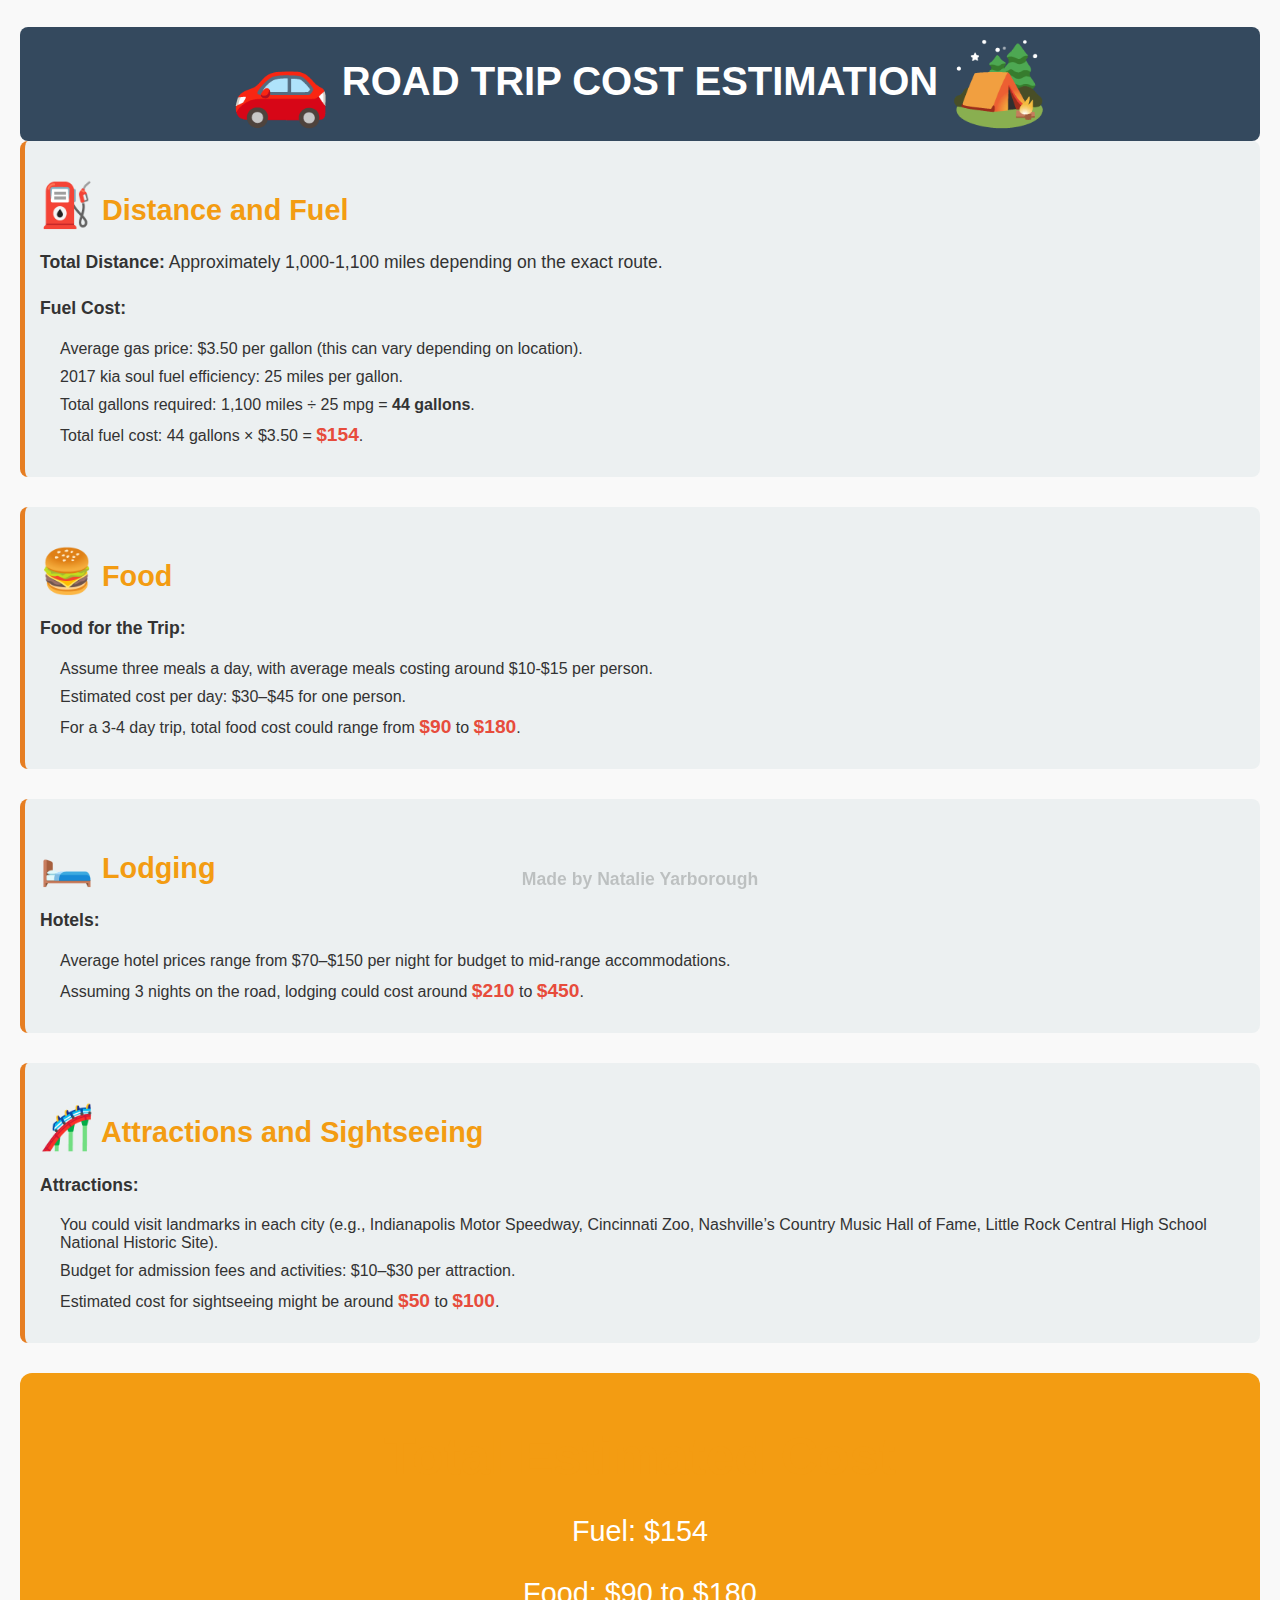
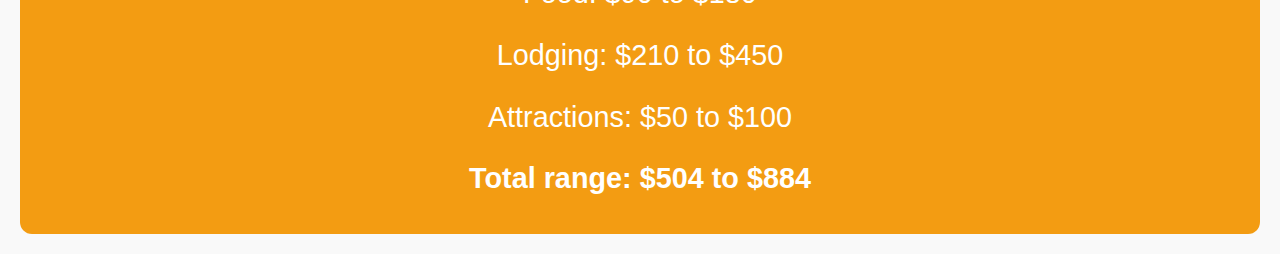
==== index.html @ 5d9bf4df "Update and rename FInances to index.html" ====
<!DOCTYPE html>
<html lang="en">
<head>
    <meta charset="UTF-8">
    <meta name="viewport" content="width=device-width, initial-scale=1.0">
    <title>Road Trip Cost Estimation</title>
    <style>
        body {
            font-family: 'Comic Sans MS', cursive, sans-serif;
            background-color: #f9f9f9;
            color: #333;
            margin: 20px;
        }
        h1 {
            text-align: center;
            color: #e67e22;
            font-size: 2.5em;
            margin-bottom: 0;
            padding: 10px;
            background-color: #34495e;
            color: white;
            border-radius: 8px;
            text-transform: uppercase;
        }
        h2 {
            color: #f39c12;
            font-size: 1.8em;
            margin-bottom: 10px;
        }
        .section {
            margin-bottom: 30px;
            padding: 15px;
            background-color: #ecf0f1;
            border-radius: 8px;
            border-left: 5px solid #e67e22;
        }
        .section p {
            font-size: 1.1em;
            line-height: 1.6;
        }
        .section ul {
            list-style-type: none;
            padding-left: 20px;
        }
        .section li {
            margin: 10px 0;
        }
        .cost {
            font-weight: bold;
            font-size: 1.2em;
            color: #e74c3c;
        }
        .total-cost {
            font-size: 1.4em;
            color: #2ecc71;
            font-weight: bold;
        }
        .icon {
            font-size: 2em;
            color: #e67e22;
            vertical-align: middle;
        }
        .icon-small {
            font-size: 1.5em;
            color: #f39c12;
        }
        .road-sign {
            text-align: center;
            font-size: 1.8em;
            background-color: #f39c12;
            padding: 10px;
            border-radius: 12px;
            color: white;
        }
        /* Watermark Styles */
        .watermark {
            position: fixed;
            bottom: 10px;
            left: 50%;
            transform: translateX(-50%);
            font-size: 1.1em;
            color: rgba(0, 0, 0, 0.2); /* Transparent black */
            font-weight: bold;
            font-family: 'Comic Sans MS', cursive, sans-serif;
            text-align: center;
        }
    </style>
</head>
<body>
    <h1><span class="icon">🚗</span> Road Trip Cost Estimation <span class="icon">🏕️</span></h1>

    <div class="section">
        <h2><span class="icon-small">⛽</span> Distance and Fuel</h2>
        <p><strong>Total Distance:</strong> Approximately 1,000-1,100 miles depending on the exact route.</p>
        <p><strong>Fuel Cost:</strong></p>
        <ul>
            <li>Average gas price: $3.50 per gallon (this can vary depending on location).</li>
            <li> 2017 kia soul fuel efficiency: 25 miles per gallon.</li>
            <li>Total gallons required: 1,100 miles ÷ 25 mpg = <strong>44 gallons</strong>.</li>
            <li>Total fuel cost: 44 gallons × $3.50 = <span class="cost">$154</span>.</li>
        </ul>
    </div>

    <div class="section">
        <h2><span class="icon-small">🍔</span> Food</h2>
        <p><strong>Food for the Trip:</strong></p>
        <ul>
            <li>Assume three meals a day, with average meals costing around $10-$15 per person.</li>
            <li>Estimated cost per day: $30–$45 for one person.</li>
            <li>For a 3-4 day trip, total food cost could range from <span class="cost">$90</span> to <span class="cost">$180</span>.</li>
        </ul>
    </div>

    <div class="section">
        <h2><span class="icon-small">🛏️</span> Lodging</h2>
        <p><strong>Hotels:</strong></p>
        <ul>
            <li>Average hotel prices range from $70–$150 per night for budget to mid-range accommodations.</li>
            <li>Assuming 3 nights on the road, lodging could cost around <span class="cost">$210</span> to <span class="cost">$450</span>.</li>
        </ul>
    </div>

    <div class="section">
        <h2><span class="icon-small">🎢</span> Attractions and Sightseeing</h2>
        <p><strong>Attractions:</strong></p>
        <ul>
            <li>You could visit landmarks in each city (e.g., Indianapolis Motor Speedway, Cincinnati Zoo, Nashville’s Country Music Hall of Fame, Little Rock Central High School National Historic Site).</li>
            <li>Budget for admission fees and activities: $10–$30 per attraction.</li>
            <li>Estimated cost for sightseeing might be around <span class="cost">$50</span> to <span class="cost">$100</span>.</li>
        </ul>
    </div>

    <div class="road-sign">
        <h2>Total Estimated Cost</h2>
        <p>Fuel: $154</p>
        <p>Food: $90 to $180</p>
        <p>Lodging: $210 to $450</p>
        <p>Attractions: $50 to $100</p>
        <p><strong>Total range: $504 to $884</strong></p>
    </div>

    <!-- Watermark -->
    <div class="watermark">
        Made by Natalie Yarborough
    </div>
</body>
</html>
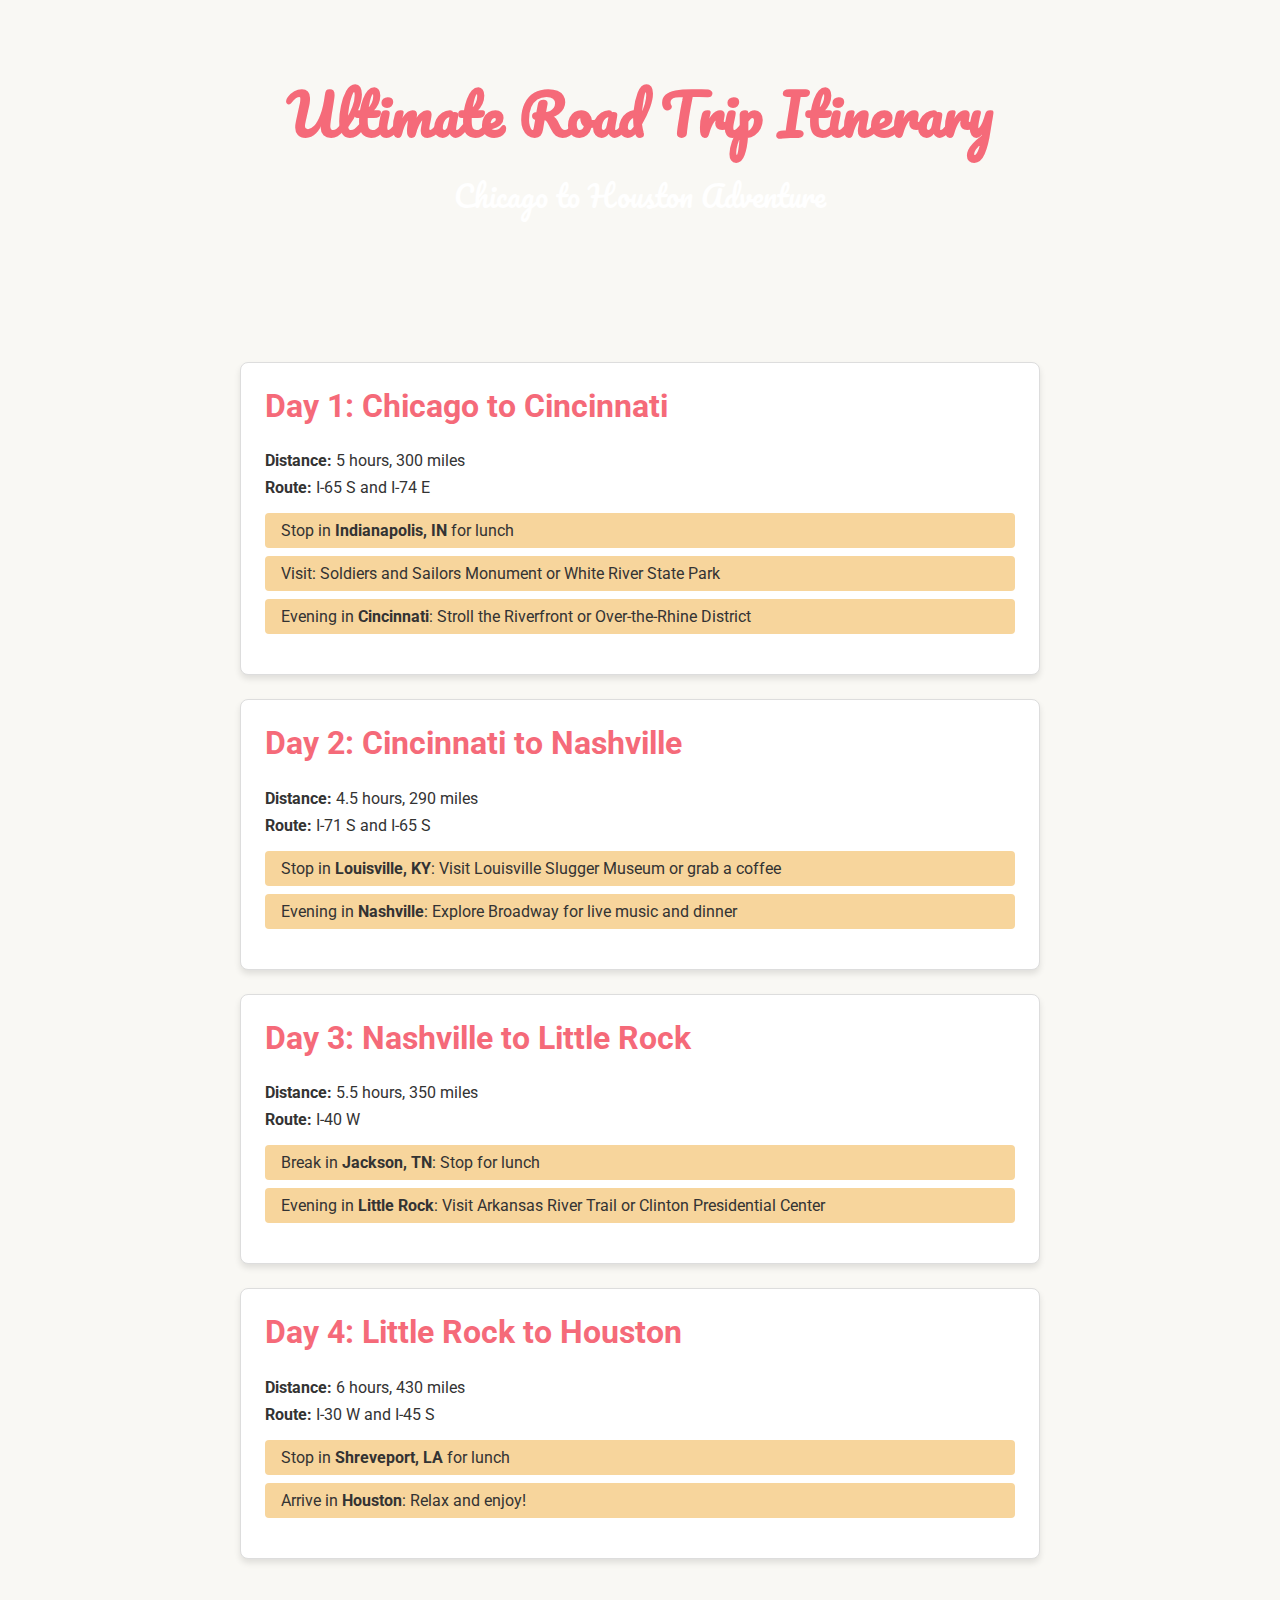
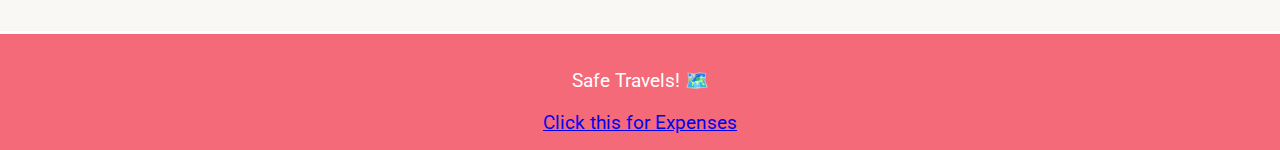
==== commit 0451c7af: "Update and rename itinerary.html to index.html" ====
--- a/index.html
+++ b/index.html
@@ -1,147 +1,61 @@
 <!DOCTYPE html>
 <html lang="en">
 <head>
-    <meta charset="UTF-8">
-    <meta name="viewport" content="width=device-width, initial-scale=1.0">
-    <title>Road Trip Cost Estimation</title>
-    <style>
-        body {
-            font-family: 'Comic Sans MS', cursive, sans-serif;
-            background-color: #f9f9f9;
-            color: #333;
-            margin: 20px;
-        }
-        h1 {
-            text-align: center;
-            color: #e67e22;
-            font-size: 2.5em;
-            margin-bottom: 0;
-            padding: 10px;
-            background-color: #34495e;
-            color: white;
-            border-radius: 8px;
-            text-transform: uppercase;
-        }
-        h2 {
-            color: #f39c12;
-            font-size: 1.8em;
-            margin-bottom: 10px;
-        }
-        .section {
-            margin-bottom: 30px;
-            padding: 15px;
-            background-color: #ecf0f1;
-            border-radius: 8px;
-            border-left: 5px solid #e67e22;
-        }
-        .section p {
-            font-size: 1.1em;
-            line-height: 1.6;
-        }
-        .section ul {
-            list-style-type: none;
-            padding-left: 20px;
-        }
-        .section li {
-            margin: 10px 0;
-        }
-        .cost {
-            font-weight: bold;
-            font-size: 1.2em;
-            color: #e74c3c;
-        }
-        .total-cost {
-            font-size: 1.4em;
-            color: #2ecc71;
-            font-weight: bold;
-        }
-        .icon {
-            font-size: 2em;
-            color: #e67e22;
-            vertical-align: middle;
-        }
-        .icon-small {
-            font-size: 1.5em;
-            color: #f39c12;
-        }
-        .road-sign {
-            text-align: center;
-            font-size: 1.8em;
-            background-color: #f39c12;
-            padding: 10px;
-            border-radius: 12px;
-            color: white;
-        }
-        /* Watermark Styles */
-        .watermark {
-            position: fixed;
-            bottom: 10px;
-            left: 50%;
-            transform: translateX(-50%);
-            font-size: 1.1em;
-            color: rgba(0, 0, 0, 0.2); /* Transparent black */
-            font-weight: bold;
-            font-family: 'Comic Sans MS', cursive, sans-serif;
-            text-align: center;
-        }
-    </style>
+  <meta charset="UTF-8">
+  <meta name="viewport" content="width=device-width, initial-scale=1.0">
+  <title>Road Trip Itinerary</title>
+  <link rel="stylesheet" href="styles.css">
+ <link href="https://fonts.googleapis.com/css2?family=Roboto:wght@400;700&family=Pacifico&display=swap" rel="stylesheet">
+  <link rel="stylesheet" href="styles.css">
 </head>
 <body>
-    <h1><span class="icon">🚗</span> Road Trip Cost Estimation <span class="icon">🏕️</span></h1>
+  <header>
+    <h1>Ultimate Road Trip Itinerary</h1>
+    <p>Chicago to Houston Adventure</p>
+  </header>
+  <main>
+    <section class="day">
+      <h2>Day 1: Chicago to Cincinnati</h2>
+      <p><strong>Distance:</strong> 5 hours, 300 miles</p>
+      <p><strong>Route:</strong> I-65 S and I-74 E</p>
+      <ul>
+        <li>Stop in <strong>Indianapolis, IN</strong> for lunch</li>
+        <li>Visit: Soldiers and Sailors Monument or White River State Park</li>
+        <li>Evening in <strong>Cincinnati</strong>: Stroll the Riverfront or Over-the-Rhine District</li>
+      </ul>
+    </section>
+    <section class="day">
+      <h2>Day 2: Cincinnati to Nashville</h2>
+      <p><strong>Distance:</strong> 4.5 hours, 290 miles</p>
+      <p><strong>Route:</strong> I-71 S and I-65 S</p>
+      <ul>
+        <li>Stop in <strong>Louisville, KY</strong>: Visit Louisville Slugger Museum or grab a coffee</li>
+        <li>Evening in <strong>Nashville</strong>: Explore Broadway for live music and dinner</li>
+      </ul>
+    </section>
+    <section class="day">
+      <h2>Day 3: Nashville to Little Rock</h2>
+      <p><strong>Distance:</strong> 5.5 hours, 350 miles</p>
+      <p><strong>Route:</strong> I-40 W</p>
+      <ul>
+        <li>Break in <strong>Jackson, TN</strong>: Stop for lunch</li>
+        <li>Evening in <strong>Little Rock</strong>: Visit Arkansas River Trail or Clinton Presidential Center</li>
+      </ul>
+    </section>
+    <section class="day">
+      <h2>Day 4: Little Rock to Houston</h2>
+      <p><strong>Distance:</strong> 6 hours, 430 miles</p>
+      <p><strong>Route:</strong> I-30 W and I-45 S</p>
+      <ul>
+        <li>Stop in <strong>Shreveport, LA</strong> for lunch</li>
+        <li>Arrive in <strong>Houston</strong>: Relax and enjoy!</li>
+      </ul>
+    </section>
+  </main>
+  <footer>
+    <p>Safe Travels! 🗺️</p>
+    <a href="http://127.0.0.1:3000/ROADTRIP/FInances"> Click this for Expenses </footer></body></html></a>
 
-    <div class="section">
-        <h2><span class="icon-small">⛽</span> Distance and Fuel</h2>
-        <p><strong>Total Distance:</strong> Approximately 1,000-1,100 miles depending on the exact route.</p>
-        <p><strong>Fuel Cost:</strong></p>
-        <ul>
-            <li>Average gas price: $3.50 per gallon (this can vary depending on location).</li>
-            <li> 2017 kia soul fuel efficiency: 25 miles per gallon.</li>
-            <li>Total gallons required: 1,100 miles ÷ 25 mpg = <strong>44 gallons</strong>.</li>
-            <li>Total fuel cost: 44 gallons × $3.50 = <span class="cost">$154</span>.</li>
-        </ul>
-    </div>
-
-    <div class="section">
-        <h2><span class="icon-small">🍔</span> Food</h2>
-        <p><strong>Food for the Trip:</strong></p>
-        <ul>
-            <li>Assume three meals a day, with average meals costing around $10-$15 per person.</li>
-            <li>Estimated cost per day: $30–$45 for one person.</li>
-            <li>For a 3-4 day trip, total food cost could range from <span class="cost">$90</span> to <span class="cost">$180</span>.</li>
-        </ul>
-    </div>
-
-    <div class="section">
-        <h2><span class="icon-small">🛏️</span> Lodging</h2>
-        <p><strong>Hotels:</strong></p>
-        <ul>
-            <li>Average hotel prices range from $70–$150 per night for budget to mid-range accommodations.</li>
-            <li>Assuming 3 nights on the road, lodging could cost around <span class="cost">$210</span> to <span class="cost">$450</span>.</li>
-        </ul>
-    </div>
-
-    <div class="section">
-        <h2><span class="icon-small">🎢</span> Attractions and Sightseeing</h2>
-        <p><strong>Attractions:</strong></p>
-        <ul>
-            <li>You could visit landmarks in each city (e.g., Indianapolis Motor Speedway, Cincinnati Zoo, Nashville’s Country Music Hall of Fame, Little Rock Central High School National Historic Site).</li>
-            <li>Budget for admission fees and activities: $10–$30 per attraction.</li>
-            <li>Estimated cost for sightseeing might be around <span class="cost">$50</span> to <span class="cost">$100</span>.</li>
-        </ul>
-    </div>
-
-    <div class="road-sign">
-        <h2>Total Estimated Cost</h2>
-        <p>Fuel: $154</p>
-        <p>Food: $90 to $180</p>
-        <p>Lodging: $210 to $450</p>
-        <p>Attractions: $50 to $100</p>
-        <p><strong>Total range: $504 to $884</strong></p>
-    </div>
-
-    <!-- Watermark -->
-    <div class="watermark">
-        Made by Natalie Yarborough
-    </div>
+  </footer>
 </body>
 </html>
--- a/styles.css
+++ b/styles.css
@@ -0,0 +1,75 @@
+body {
+    font-family: 'Roboto', sans-serif;
+    margin: 0;
+    padding: 0;
+    background: #f9f8f4;
+    color: #333;
+  }
+  
+  header {
+    text-align: center;
+    background: url('https://source.unsplash.com/1600x900/?roadtrip') no-repeat center center/cover;
+    padding: 4rem 2rem;
+    font-family: 'Pacifico', cursive;
+    color: #fff;
+  }
+  
+  header h1 {
+    margin: 0;
+    font-size: 3.5rem;
+    color: #f56a79;
+  }
+  
+  header p {
+    font-size: 1.8rem;
+    color: #fff;
+    margin-top: 0.5rem;
+  }
+  
+  main {
+    max-width: 800px;
+    margin: 2rem auto;
+    padding: 1rem;
+  }
+  
+  .day {
+    background: #fff;
+    border: 1px solid #ddd;
+    border-radius: 8px;
+    padding: 1.5rem;
+    margin-bottom: 1.5rem;
+    box-shadow: 0 4px 6px rgba(0, 0, 0, 0.1);
+  }
+  
+  .day h2 {
+    font-size: 2rem;
+    color: #f56a79;
+    margin-top: 0;
+  }
+  
+  .day p {
+    margin: 0.5rem 0;
+  }
+  
+  .day ul {
+    list-style: none;
+    padding: 0;
+  }
+  
+  .day ul li {
+    background: #f7d59c;
+    margin: 0.5rem 0;
+    padding: 0.5rem 1rem;
+    border-radius: 4px;
+  }
+  
+  footer {
+    text-align: center;
+    padding: 1rem;
+    background: #f56a79;
+    color: white;
+    font-size: 1.2rem;
+    border-top: 3px solid #fff;
+  }
+
+  --- a/styles.css
+++ b/styles.css
@@ -0,0 +1,75 @@
+body {
+    font-family: 'Roboto', sans-serif;
+    margin: 0;
+    padding: 0;
+    background: #f9f8f4;
+    color: #333;
+  }
+  
+  header {
+    text-align: center;
+    background: url('https://source.unsplash.com/1600x900/?roadtrip') no-repeat center center/cover;
+    padding: 4rem 2rem;
+    font-family: 'Pacifico', cursive;
+    color: #fff;
+  }
+  
+  header h1 {
+    margin: 0;
+    font-size: 3.5rem;
+    color: #f56a79;
+  }
+  
+  header p {
+    font-size: 1.8rem;
+    color: #fff;
+    margin-top: 0.5rem;
+  }
+  
+  main {
+    max-width: 800px;
+    margin: 2rem auto;
+    padding: 1rem;
+  }
+  
+  .day {
+    background: #fff;
+    border: 1px solid #ddd;
+    border-radius: 8px;
+    padding: 1.5rem;
+    margin-bottom: 1.5rem;
+    box-shadow: 0 4px 6px rgba(0, 0, 0, 0.1);
+  }
+  
+  .day h2 {
+    font-size: 2rem;
+    color: #f56a79;
+    margin-top: 0;
+  }
+  
+  .day p {
+    margin: 0.5rem 0;
+  }
+  
+  .day ul {
+    list-style: none;
+    padding: 0;
+  }
+  
+  .day ul li {
+    background: #f7d59c;
+    margin: 0.5rem 0;
+    padding: 0.5rem 1rem;
+    border-radius: 4px;
+  }
+  
+  footer {
+    text-align: center;
+    padding: 1rem;
+    background: #f56a79;
+    color: white;
+    font-size: 1.2rem;
+    border-top: 3px solid #fff;
+  }
+
+  